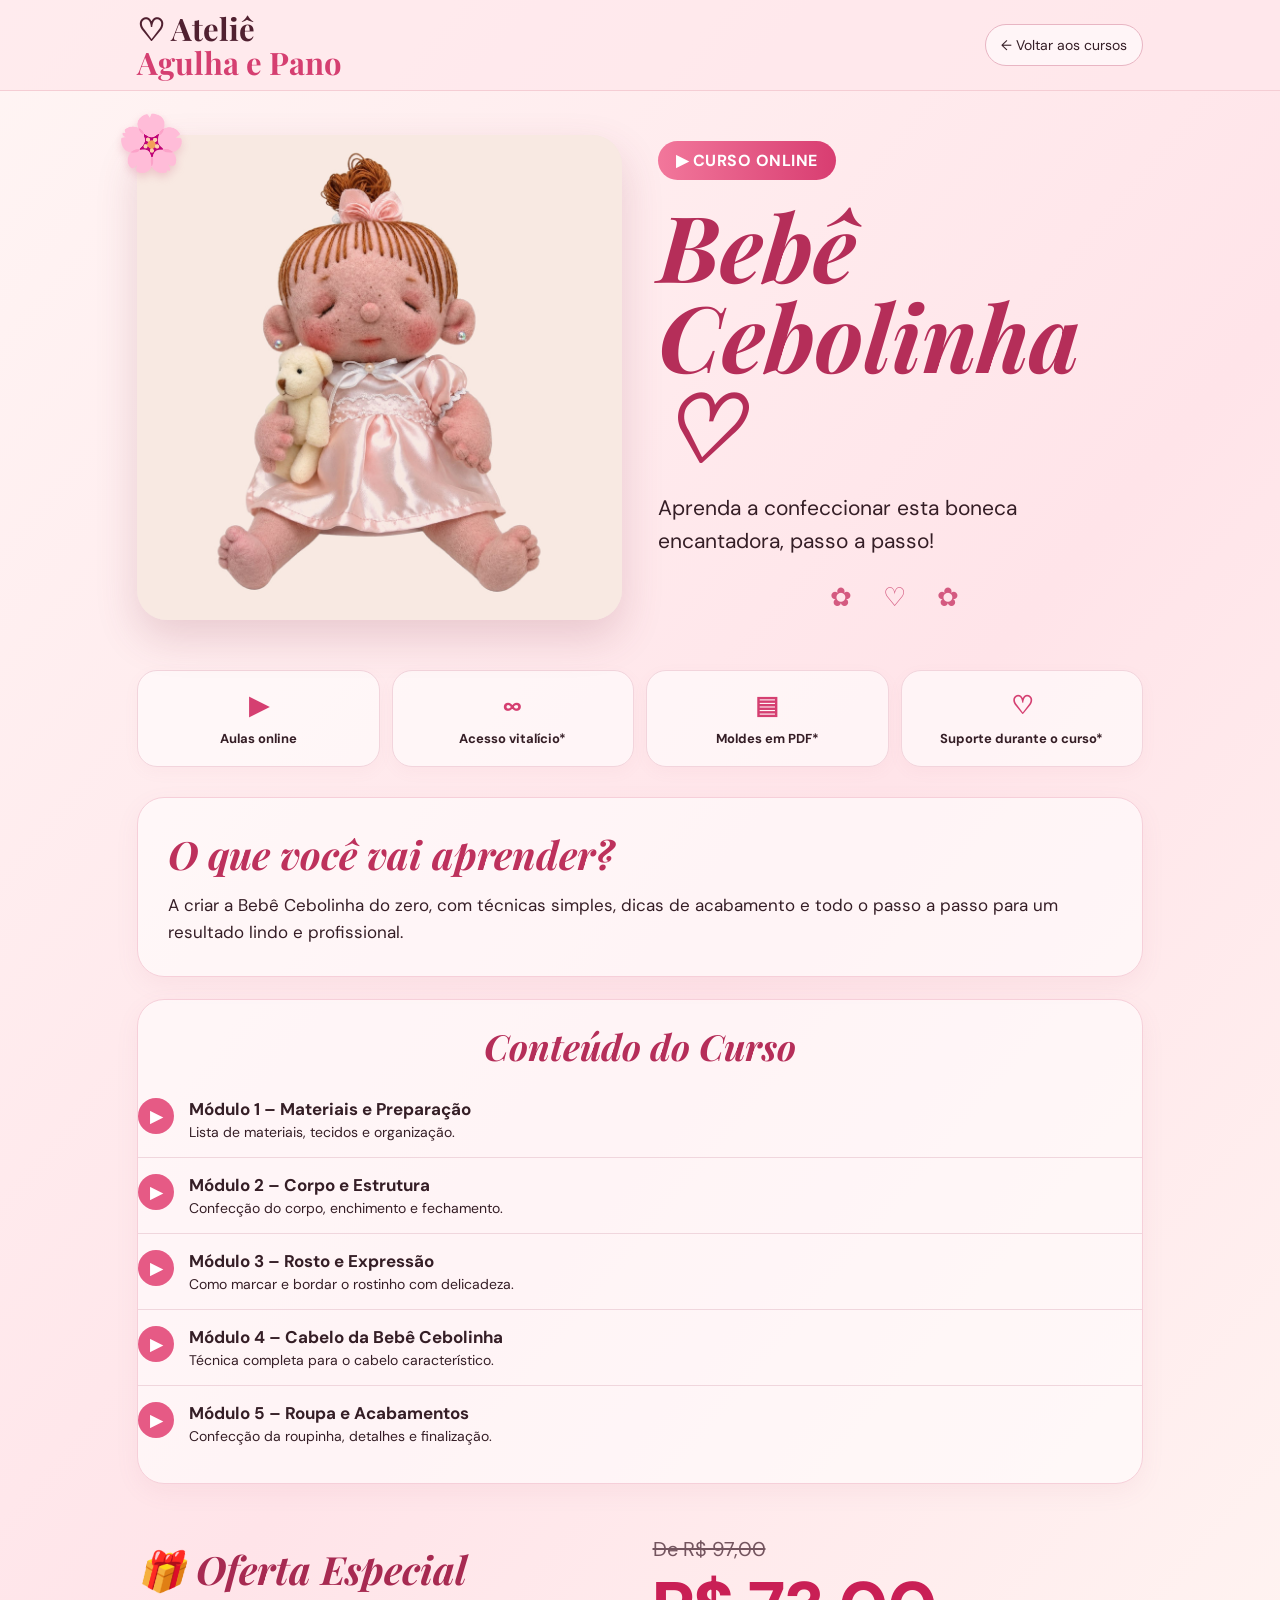
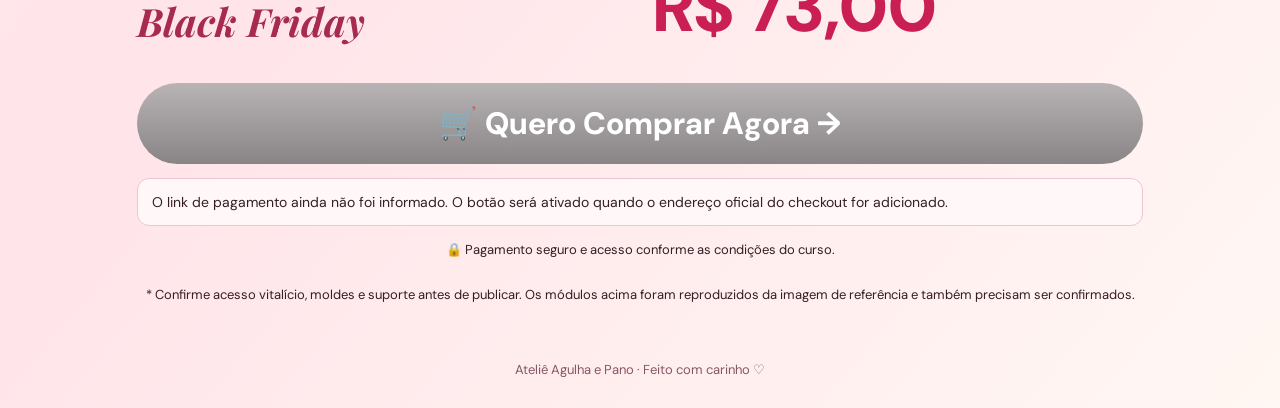
==== bebe-cebolinha.html @ 55beb385 "Add files via upload" ====
<!doctype html><html lang="pt-BR"><head><meta charset="utf-8"><meta name="viewport" content="width=device-width,initial-scale=1"><meta name="theme-color" content="#fae4e6"><title>Bebê Cebolinha | Ateliê Agulha e Pano</title><meta name="description" content="Conheça o curso online Bebê Cebolinha do Ateliê Agulha e Pano."><link rel="preconnect" href="https://fonts.googleapis.com"><link rel="preconnect" href="https://fonts.gstatic.com" crossorigin><link href="https://fonts.googleapis.com/css2?family=DM+Sans:wght@400;500;600;700&family=Playfair+Display:ital,wght@0,500;0,600;0,700;1,600&display=swap" rel="stylesheet"><style>
:root{--pink:#d53f71;--wine:#811d3e;--pale:#fff0f2;--ink:#351e26}*{box-sizing:border-box}html{scroll-behavior:smooth}body{margin:0;color:var(--ink);font-family:'DM Sans',Arial,sans-serif;background:linear-gradient(130deg,#fff5f4,#ffe4e9 52%,#fff7f3)}a{color:inherit}.wrap{max-width:1050px;margin:auto;padding:0 22px}.header{background:#ffe8ecb8;border-bottom:1px solid #f5cdd4}.header .wrap{display:flex;align-items:center;justify-content:space-between;gap:18px;min-height:90px}.brand{font:700 clamp(22px,4vw,31px)/1.1 'Playfair Display',serif;text-decoration:none;color:#502030}.brand span{color:var(--pink)}.back{font-size:14px;text-decoration:none;border:1px solid #e8b5c3;border-radius:30px;padding:11px 15px;background:#fff9}.hero{padding:44px 0 25px}.hero-grid{display:grid;grid-template-columns:1fr 1fr;gap:36px;align-items:center}.photo{position:relative;min-width:0}.photo img{display:block;width:100%;max-height:600px;object-fit:contain;border-radius:30px;background:#f7e8e4;box-shadow:0 18px 42px #8b3d5130}.flower{position:absolute;font-size:55px;top:-28px;left:-20px;filter:drop-shadow(0 4px 4px #d7819a55)}.eyebrow{display:inline-block;padding:9px 18px;background:linear-gradient(90deg,#f2779b,#d83d71);border-radius:30px;color:#fff;font-weight:700;letter-spacing:.03em}.hero h1{font:italic 700 clamp(54px,8vw,92px)/.98 'Playfair Display',Georgia,serif;color:#b52e59;margin:20px 0}.hero p{font-size:clamp(17px,2.2vw,21px);line-height:1.6}.chips{display:grid;grid-template-columns:repeat(4,1fr);gap:12px;margin:25px 0 30px}.chip{background:#fff9;border:1px solid #f2d4dc;border-radius:20px;text-align:center;padding:18px 7px;box-shadow:0 5px 16px #b9617c0c}.chip b{display:block;color:var(--pink);font-size:25px;margin-bottom:5px}.chip span{font-size:13px;font-weight:700}.panel{background:#fff9;border:1px solid #f6cfd9;border-radius:27px;padding:30px;box-shadow:0 8px 25px #b9617c12;margin-bottom:22px}.panel h2{font:italic 700 clamp(27px,4vw,39px) 'Playfair Display',Georgia,serif;color:#bd315c;margin:0 0 12px}.panel p{font-size:17px;line-height:1.6;margin:0}.modules{padding:22px 0}.modules h2{text-align:center;font:italic 700 36px 'Playfair Display',Georgia,serif;color:#b52e59}.module{display:flex;align-items:flex-start;gap:15px;padding:16px 0;border-bottom:1px solid #f0d6dd}.module:last-child{border:0}.play{flex:none;width:36px;height:36px;border-radius:50%;display:grid;place-items:center;background:#e65a85;color:white}.module strong{display:block;font-size:17px}.module span{display:block;font-size:14px;margin-top:3px}.offer{display:grid;grid-template-columns:1fr 1fr;gap:25px;align-items:center;padding:30px 0}.offer-label{font:italic 700 clamp(26px,4vw,39px) 'Playfair Display',Georgia,serif;color:#a72a51}.old{text-decoration:line-through;color:#74555f;font-size:20px}.new{color:#c91f55;font-weight:800;font-size:clamp(43px,6vw,70px)}.buy{display:block;width:100%;text-align:center;background:linear-gradient(#61b92d,#25870a);border-radius:100px;padding:20px 16px;color:white;text-decoration:none;font-size:clamp(20px,3vw,31px);font-weight:800;box-shadow:0 8px 14px #2b8d2430}.buy[aria-disabled=true]{background:linear-gradient(#b8b4b5,#898485);cursor:not-allowed;box-shadow:none}.checkout-note{text-align:center;font-size:13px;margin:15px 0 28px}.foot{text-align:center;padding:30px;color:#855766;font-size:13px}.notice{border:1px solid #ecc6d0;background:#fff7f8;padding:14px;border-radius:12px;margin:14px 0;font-size:14px}.deco{text-align:center;color:#d45a80;font-size:26px;letter-spacing:12px}@media(max-width:700px){.header .wrap{min-height:72px}.back{font-size:12px;padding:8px 11px}.hero{padding-top:25px}.hero-grid{grid-template-columns:1fr;gap:20px}.photo{max-width:460px;margin:auto}.photo img{max-height:440px}.hero h1{text-align:center;margin:15px 0}.hero .eyebrow{display:table;margin:auto}.hero p{text-align:center}.chips{grid-template-columns:repeat(2,1fr);gap:9px}.panel{padding:23px 18px}.offer{grid-template-columns:1fr;text-align:center;gap:5px}.modules h2{font-size:30px}}
</style></head><body><header class="header"><div class="wrap"><a class="brand" href="index.html">♡ Ateliê<br><span>Agulha e Pano</span></a><a class="back" href="index.html#cursos">← Voltar aos cursos</a></div></header><main><section class="hero"><div class="wrap hero-grid"><div class="photo"><span class="flower" aria-hidden="true">🌸</span><img src="assets/bebe-cebolinha.jpg" alt="Boneca do curso Bebê Cebolinha"></div><div><span class="eyebrow">▶ CURSO ONLINE</span><h1>Bebê<br>Cebolinha ♡</h1><p>Aprenda a confeccionar esta boneca encantadora, passo a passo!</p><div class="deco" aria-hidden="true">✿ ♡ ✿</div></div></div></section><div class="wrap"><div class="chips"><div class="chip"><b>▶</b><span>Aulas online</span></div><div class="chip"><b>∞</b><span>Acesso vitalício*</span></div><div class="chip"><b>▤</b><span>Moldes em PDF*</span></div><div class="chip"><b>♡</b><span>Suporte durante o curso*</span></div></div><section class="panel"><h2>O que você vai aprender?</h2><p>A criar a Bebê Cebolinha do zero, com técnicas simples, dicas de acabamento e todo o passo a passo para um resultado lindo e profissional.</p></section><section class="panel modules"><h2>Conteúdo do Curso</h2><div class="module"><b class="play">▶</b><div><strong>Módulo 1 – Materiais e Preparação</strong><span>Lista de materiais, tecidos e organização.</span></div></div><div class="module"><b class="play">▶</b><div><strong>Módulo 2 – Corpo e Estrutura</strong><span>Confecção do corpo, enchimento e fechamento.</span></div></div><div class="module"><b class="play">▶</b><div><strong>Módulo 3 – Rosto e Expressão</strong><span>Como marcar e bordar o rostinho com delicadeza.</span></div></div><div class="module"><b class="play">▶</b><div><strong>Módulo 4 – Cabelo da Bebê Cebolinha</strong><span>Técnica completa para o cabelo característico.</span></div></div><div class="module"><b class="play">▶</b><div><strong>Módulo 5 – Roupa e Acabamentos</strong><span>Confecção da roupinha, detalhes e finalização.</span></div></div></section><div class="offer"><div class="offer-label">🎁 Oferta Especial<br>Black Friday</div><div><div class="old">De R$ 97,00</div><div class="new">R$ 73,00</div></div></div><a class="buy" id="comprar" href="#" aria-disabled="true">🛒 Quero Comprar Agora →</a><div class="notice" id="checkout-alert">O link de pagamento ainda não foi informado. O botão será ativado quando o endereço oficial do checkout for adicionado.</div><p class="checkout-note">🔒 Pagamento seguro e acesso conforme as condições do curso.</p><p class="checkout-note">* Confirme acesso vitalício, moldes e suporte antes de publicar. Os módulos acima foram reproduzidos da imagem de referência e também precisam ser confirmados.</p></div></main><footer class="foot">Ateliê Agulha e Pano · Feito com carinho ♡</footer><script>const CHECKOUT_URL='';const btn=document.getElementById('comprar');if(CHECKOUT_URL.startsWith('https://')){btn.href=CHECKOUT_URL;btn.removeAttribute('aria-disabled');document.getElementById('checkout-alert').remove()}else btn.addEventListener('click',e=>e.preventDefault());</script></body></html>
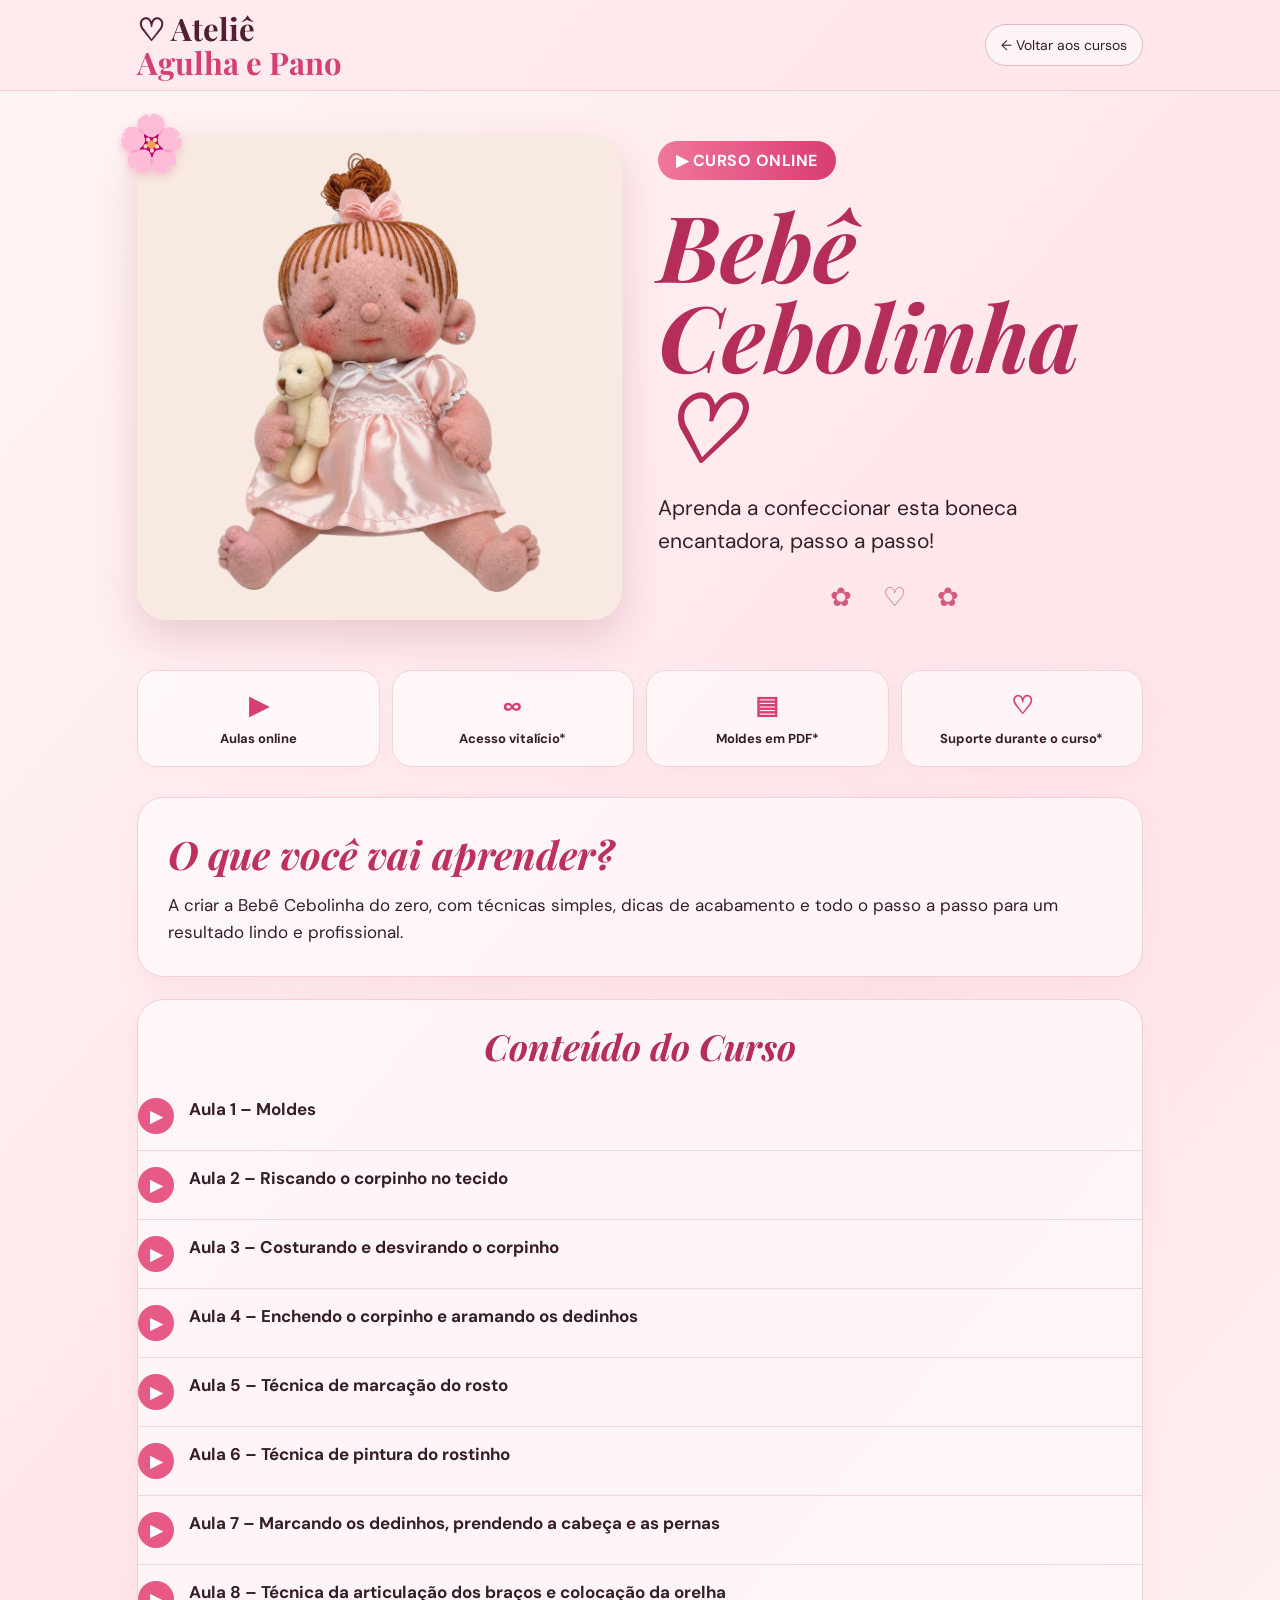
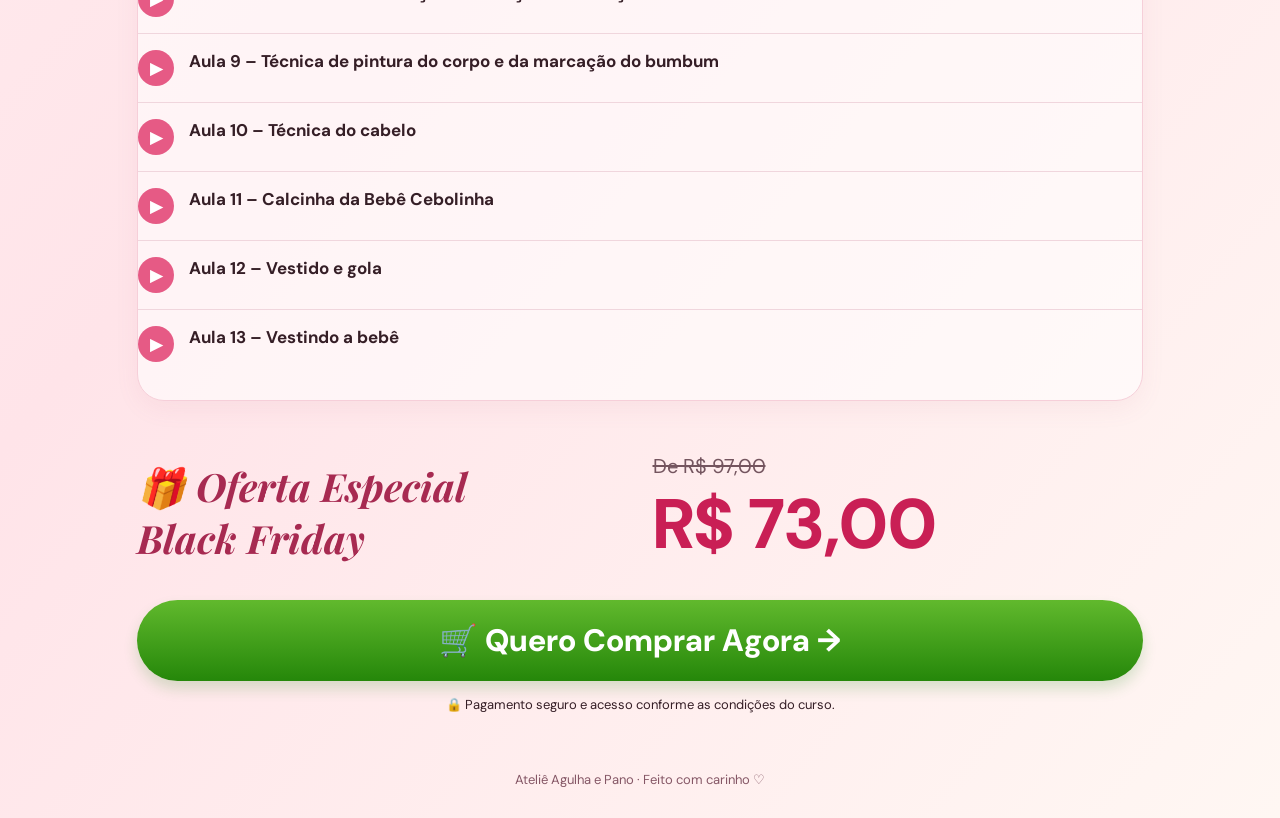
==== commit 438d1d07: "Add files via upload" ====
--- a/bebe-cebolinha.html
+++ b/bebe-cebolinha.html
@@ -1,3 +1,3 @@
 <!doctype html><html lang="pt-BR"><head><meta charset="utf-8"><meta name="viewport" content="width=device-width,initial-scale=1"><meta name="theme-color" content="#fae4e6"><title>Bebê Cebolinha | Ateliê Agulha e Pano</title><meta name="description" content="Conheça o curso online Bebê Cebolinha do Ateliê Agulha e Pano."><link rel="preconnect" href="https://fonts.googleapis.com"><link rel="preconnect" href="https://fonts.gstatic.com" crossorigin><link href="https://fonts.googleapis.com/css2?family=DM+Sans:wght@400;500;600;700&family=Playfair+Display:ital,wght@0,500;0,600;0,700;1,600&display=swap" rel="stylesheet"><style>
 :root{--pink:#d53f71;--wine:#811d3e;--pale:#fff0f2;--ink:#351e26}*{box-sizing:border-box}html{scroll-behavior:smooth}body{margin:0;color:var(--ink);font-family:'DM Sans',Arial,sans-serif;background:linear-gradient(130deg,#fff5f4,#ffe4e9 52%,#fff7f3)}a{color:inherit}.wrap{max-width:1050px;margin:auto;padding:0 22px}.header{background:#ffe8ecb8;border-bottom:1px solid #f5cdd4}.header .wrap{display:flex;align-items:center;justify-content:space-between;gap:18px;min-height:90px}.brand{font:700 clamp(22px,4vw,31px)/1.1 'Playfair Display',serif;text-decoration:none;color:#502030}.brand span{color:var(--pink)}.back{font-size:14px;text-decoration:none;border:1px solid #e8b5c3;border-radius:30px;padding:11px 15px;background:#fff9}.hero{padding:44px 0 25px}.hero-grid{display:grid;grid-template-columns:1fr 1fr;gap:36px;align-items:center}.photo{position:relative;min-width:0}.photo img{display:block;width:100%;max-height:600px;object-fit:contain;border-radius:30px;background:#f7e8e4;box-shadow:0 18px 42px #8b3d5130}.flower{position:absolute;font-size:55px;top:-28px;left:-20px;filter:drop-shadow(0 4px 4px #d7819a55)}.eyebrow{display:inline-block;padding:9px 18px;background:linear-gradient(90deg,#f2779b,#d83d71);border-radius:30px;color:#fff;font-weight:700;letter-spacing:.03em}.hero h1{font:italic 700 clamp(54px,8vw,92px)/.98 'Playfair Display',Georgia,serif;color:#b52e59;margin:20px 0}.hero p{font-size:clamp(17px,2.2vw,21px);line-height:1.6}.chips{display:grid;grid-template-columns:repeat(4,1fr);gap:12px;margin:25px 0 30px}.chip{background:#fff9;border:1px solid #f2d4dc;border-radius:20px;text-align:center;padding:18px 7px;box-shadow:0 5px 16px #b9617c0c}.chip b{display:block;color:var(--pink);font-size:25px;margin-bottom:5px}.chip span{font-size:13px;font-weight:700}.panel{background:#fff9;border:1px solid #f6cfd9;border-radius:27px;padding:30px;box-shadow:0 8px 25px #b9617c12;margin-bottom:22px}.panel h2{font:italic 700 clamp(27px,4vw,39px) 'Playfair Display',Georgia,serif;color:#bd315c;margin:0 0 12px}.panel p{font-size:17px;line-height:1.6;margin:0}.modules{padding:22px 0}.modules h2{text-align:center;font:italic 700 36px 'Playfair Display',Georgia,serif;color:#b52e59}.module{display:flex;align-items:flex-start;gap:15px;padding:16px 0;border-bottom:1px solid #f0d6dd}.module:last-child{border:0}.play{flex:none;width:36px;height:36px;border-radius:50%;display:grid;place-items:center;background:#e65a85;color:white}.module strong{display:block;font-size:17px}.module span{display:block;font-size:14px;margin-top:3px}.offer{display:grid;grid-template-columns:1fr 1fr;gap:25px;align-items:center;padding:30px 0}.offer-label{font:italic 700 clamp(26px,4vw,39px) 'Playfair Display',Georgia,serif;color:#a72a51}.old{text-decoration:line-through;color:#74555f;font-size:20px}.new{color:#c91f55;font-weight:800;font-size:clamp(43px,6vw,70px)}.buy{display:block;width:100%;text-align:center;background:linear-gradient(#61b92d,#25870a);border-radius:100px;padding:20px 16px;color:white;text-decoration:none;font-size:clamp(20px,3vw,31px);font-weight:800;box-shadow:0 8px 14px #2b8d2430}.buy[aria-disabled=true]{background:linear-gradient(#b8b4b5,#898485);cursor:not-allowed;box-shadow:none}.checkout-note{text-align:center;font-size:13px;margin:15px 0 28px}.foot{text-align:center;padding:30px;color:#855766;font-size:13px}.notice{border:1px solid #ecc6d0;background:#fff7f8;padding:14px;border-radius:12px;margin:14px 0;font-size:14px}.deco{text-align:center;color:#d45a80;font-size:26px;letter-spacing:12px}@media(max-width:700px){.header .wrap{min-height:72px}.back{font-size:12px;padding:8px 11px}.hero{padding-top:25px}.hero-grid{grid-template-columns:1fr;gap:20px}.photo{max-width:460px;margin:auto}.photo img{max-height:440px}.hero h1{text-align:center;margin:15px 0}.hero .eyebrow{display:table;margin:auto}.hero p{text-align:center}.chips{grid-template-columns:repeat(2,1fr);gap:9px}.panel{padding:23px 18px}.offer{grid-template-columns:1fr;text-align:center;gap:5px}.modules h2{font-size:30px}}
-</style></head><body><header class="header"><div class="wrap"><a class="brand" href="index.html">♡ Ateliê<br><span>Agulha e Pano</span></a><a class="back" href="index.html#cursos">← Voltar aos cursos</a></div></header><main><section class="hero"><div class="wrap hero-grid"><div class="photo"><span class="flower" aria-hidden="true">🌸</span><img src="assets/bebe-cebolinha.jpg" alt="Boneca do curso Bebê Cebolinha"></div><div><span class="eyebrow">▶ CURSO ONLINE</span><h1>Bebê<br>Cebolinha ♡</h1><p>Aprenda a confeccionar esta boneca encantadora, passo a passo!</p><div class="deco" aria-hidden="true">✿ ♡ ✿</div></div></div></section><div class="wrap"><div class="chips"><div class="chip"><b>▶</b><span>Aulas online</span></div><div class="chip"><b>∞</b><span>Acesso vitalício*</span></div><div class="chip"><b>▤</b><span>Moldes em PDF*</span></div><div class="chip"><b>♡</b><span>Suporte durante o curso*</span></div></div><section class="panel"><h2>O que você vai aprender?</h2><p>A criar a Bebê Cebolinha do zero, com técnicas simples, dicas de acabamento e todo o passo a passo para um resultado lindo e profissional.</p></section><section class="panel modules"><h2>Conteúdo do Curso</h2><div class="module"><b class="play">▶</b><div><strong>Módulo 1 – Materiais e Preparação</strong><span>Lista de materiais, tecidos e organização.</span></div></div><div class="module"><b class="play">▶</b><div><strong>Módulo 2 – Corpo e Estrutura</strong><span>Confecção do corpo, enchimento e fechamento.</span></div></div><div class="module"><b class="play">▶</b><div><strong>Módulo 3 – Rosto e Expressão</strong><span>Como marcar e bordar o rostinho com delicadeza.</span></div></div><div class="module"><b class="play">▶</b><div><strong>Módulo 4 – Cabelo da Bebê Cebolinha</strong><span>Técnica completa para o cabelo característico.</span></div></div><div class="module"><b class="play">▶</b><div><strong>Módulo 5 – Roupa e Acabamentos</strong><span>Confecção da roupinha, detalhes e finalização.</span></div></div></section><div class="offer"><div class="offer-label">🎁 Oferta Especial<br>Black Friday</div><div><div class="old">De R$ 97,00</div><div class="new">R$ 73,00</div></div></div><a class="buy" id="comprar" href="#" aria-disabled="true">🛒 Quero Comprar Agora →</a><div class="notice" id="checkout-alert">O link de pagamento ainda não foi informado. O botão será ativado quando o endereço oficial do checkout for adicionado.</div><p class="checkout-note">🔒 Pagamento seguro e acesso conforme as condições do curso.</p><p class="checkout-note">* Confirme acesso vitalício, moldes e suporte antes de publicar. Os módulos acima foram reproduzidos da imagem de referência e também precisam ser confirmados.</p></div></main><footer class="foot">Ateliê Agulha e Pano · Feito com carinho ♡</footer><script>const CHECKOUT_URL='';const btn=document.getElementById('comprar');if(CHECKOUT_URL.startsWith('https://')){btn.href=CHECKOUT_URL;btn.removeAttribute('aria-disabled');document.getElementById('checkout-alert').remove()}else btn.addEventListener('click',e=>e.preventDefault());</script></body></html>+</style></head><body><header class="header"><div class="wrap"><a class="brand" href="index.html">♡ Ateliê<br><span>Agulha e Pano</span></a><a class="back" href="index.html#cursos">← Voltar aos cursos</a></div></header><main><section class="hero"><div class="wrap hero-grid"><div class="photo"><span class="flower" aria-hidden="true">🌸</span><img src="assets/bebe-cebolinha.jpg" alt="Boneca do curso Bebê Cebolinha"></div><div><span class="eyebrow">▶ CURSO ONLINE</span><h1>Bebê<br>Cebolinha ♡</h1><p>Aprenda a confeccionar esta boneca encantadora, passo a passo!</p><div class="deco" aria-hidden="true">✿ ♡ ✿</div></div></div></section><div class="wrap"><div class="chips"><div class="chip"><b>▶</b><span>Aulas online</span></div><div class="chip"><b>∞</b><span>Acesso vitalício*</span></div><div class="chip"><b>▤</b><span>Moldes em PDF*</span></div><div class="chip"><b>♡</b><span>Suporte durante o curso*</span></div></div><section class="panel"><h2>O que você vai aprender?</h2><p>A criar a Bebê Cebolinha do zero, com técnicas simples, dicas de acabamento e todo o passo a passo para um resultado lindo e profissional.</p></section><section class="panel modules"><h2>Conteúdo do Curso</h2><div class="module"><b class="play">▶</b><div><strong>Aula 1 – Moldes</strong></div></div><div class="module"><b class="play">▶</b><div><strong>Aula 2 – Riscando o corpinho no tecido</strong></div></div><div class="module"><b class="play">▶</b><div><strong>Aula 3 – Costurando e desvirando o corpinho</strong></div></div><div class="module"><b class="play">▶</b><div><strong>Aula 4 – Enchendo o corpinho e aramando os dedinhos</strong></div></div><div class="module"><b class="play">▶</b><div><strong>Aula 5 – Técnica de marcação do rosto</strong></div></div><div class="module"><b class="play">▶</b><div><strong>Aula 6 – Técnica de pintura do rostinho</strong></div></div><div class="module"><b class="play">▶</b><div><strong>Aula 7 – Marcando os dedinhos, prendendo a cabeça e as pernas</strong></div></div><div class="module"><b class="play">▶</b><div><strong>Aula 8 – Técnica da articulação dos braços e colocação da orelha</strong></div></div><div class="module"><b class="play">▶</b><div><strong>Aula 9 – Técnica de pintura do corpo e da marcação do bumbum</strong></div></div><div class="module"><b class="play">▶</b><div><strong>Aula 10 – Técnica do cabelo</strong></div></div><div class="module"><b class="play">▶</b><div><strong>Aula 11 – Calcinha da Bebê Cebolinha</strong></div></div><div class="module"><b class="play">▶</b><div><strong>Aula 12 – Vestido e gola</strong></div></div><div class="module"><b class="play">▶</b><div><strong>Aula 13 – Vestindo a bebê</strong></div></div></section><div class="offer"><div class="offer-label">🎁 Oferta Especial<br>Black Friday</div><div><div class="old">De R$ 97,00</div><div class="new">R$ 73,00</div></div></div><a class="buy" id="comprar" href="https://pay.hotmart.com/A107666425J?off=kejgwl2v">🛒 Quero Comprar Agora →</a><p class="checkout-note">🔒 Pagamento seguro e acesso conforme as condições do curso.</p></div></main><footer class="foot">Ateliê Agulha e Pano · Feito com carinho ♡</footer></body></html>
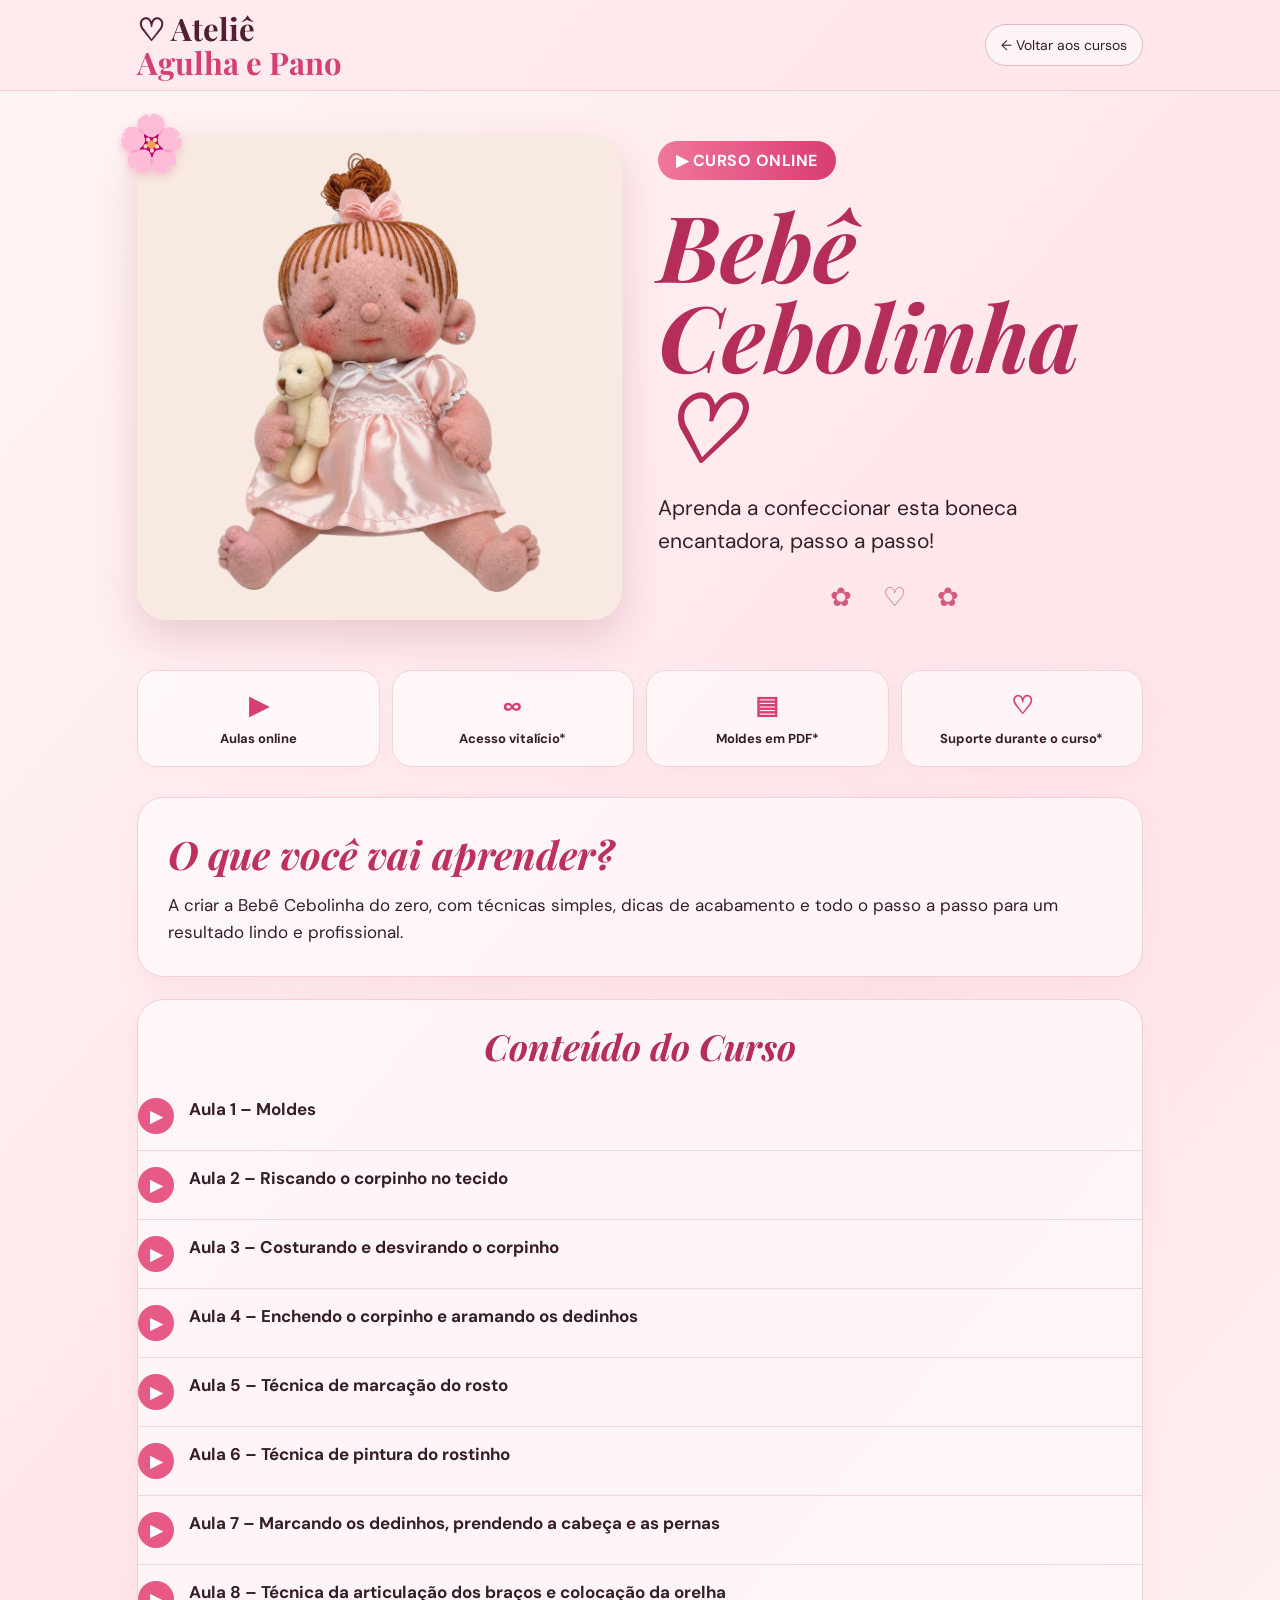
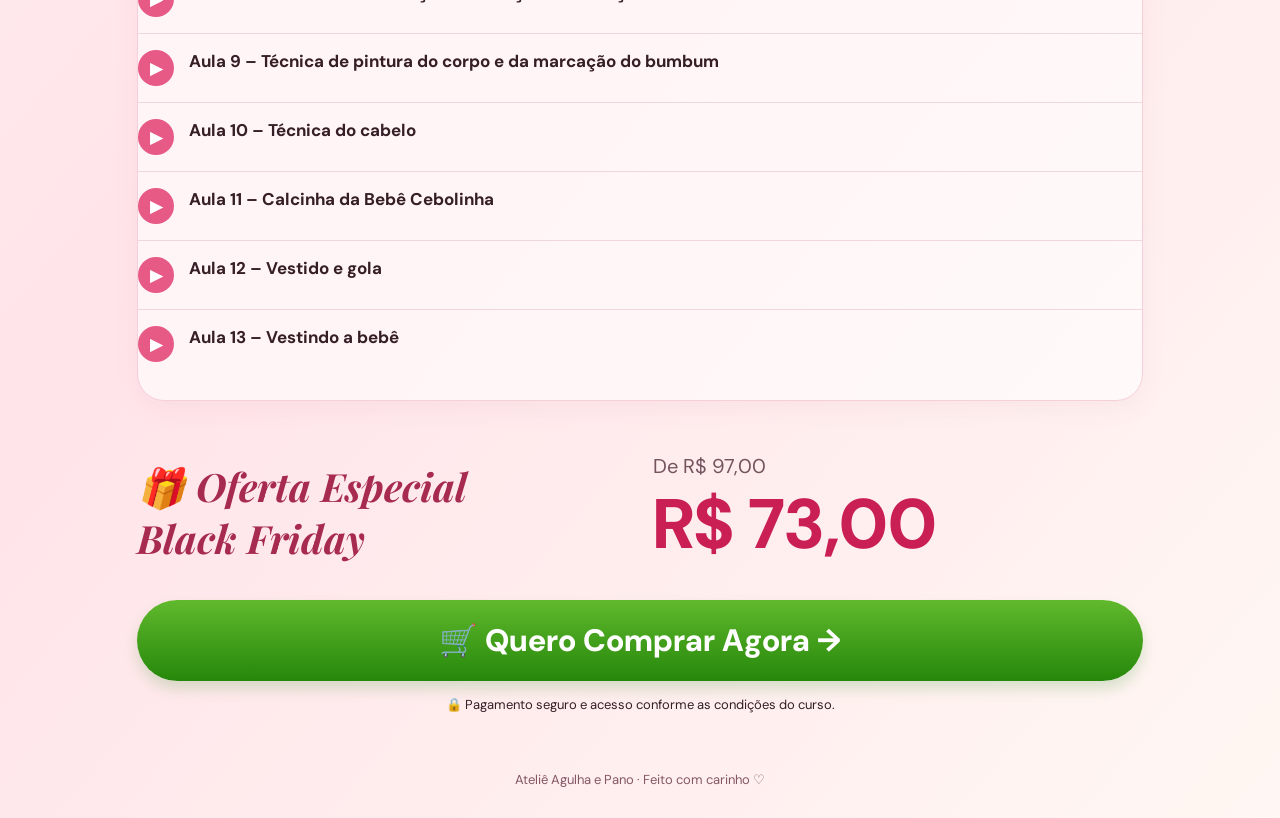
==== commit aba6b3af: "Add files via upload" ====
--- a/bebe-cebolinha.html
+++ b/bebe-cebolinha.html
@@ -1,3 +1,3 @@
 <!doctype html><html lang="pt-BR"><head><meta charset="utf-8"><meta name="viewport" content="width=device-width,initial-scale=1"><meta name="theme-color" content="#fae4e6"><title>Bebê Cebolinha | Ateliê Agulha e Pano</title><meta name="description" content="Conheça o curso online Bebê Cebolinha do Ateliê Agulha e Pano."><link rel="preconnect" href="https://fonts.googleapis.com"><link rel="preconnect" href="https://fonts.gstatic.com" crossorigin><link href="https://fonts.googleapis.com/css2?family=DM+Sans:wght@400;500;600;700&family=Playfair+Display:ital,wght@0,500;0,600;0,700;1,600&display=swap" rel="stylesheet"><style>
-:root{--pink:#d53f71;--wine:#811d3e;--pale:#fff0f2;--ink:#351e26}*{box-sizing:border-box}html{scroll-behavior:smooth}body{margin:0;color:var(--ink);font-family:'DM Sans',Arial,sans-serif;background:linear-gradient(130deg,#fff5f4,#ffe4e9 52%,#fff7f3)}a{color:inherit}.wrap{max-width:1050px;margin:auto;padding:0 22px}.header{background:#ffe8ecb8;border-bottom:1px solid #f5cdd4}.header .wrap{display:flex;align-items:center;justify-content:space-between;gap:18px;min-height:90px}.brand{font:700 clamp(22px,4vw,31px)/1.1 'Playfair Display',serif;text-decoration:none;color:#502030}.brand span{color:var(--pink)}.back{font-size:14px;text-decoration:none;border:1px solid #e8b5c3;border-radius:30px;padding:11px 15px;background:#fff9}.hero{padding:44px 0 25px}.hero-grid{display:grid;grid-template-columns:1fr 1fr;gap:36px;align-items:center}.photo{position:relative;min-width:0}.photo img{display:block;width:100%;max-height:600px;object-fit:contain;border-radius:30px;background:#f7e8e4;box-shadow:0 18px 42px #8b3d5130}.flower{position:absolute;font-size:55px;top:-28px;left:-20px;filter:drop-shadow(0 4px 4px #d7819a55)}.eyebrow{display:inline-block;padding:9px 18px;background:linear-gradient(90deg,#f2779b,#d83d71);border-radius:30px;color:#fff;font-weight:700;letter-spacing:.03em}.hero h1{font:italic 700 clamp(54px,8vw,92px)/.98 'Playfair Display',Georgia,serif;color:#b52e59;margin:20px 0}.hero p{font-size:clamp(17px,2.2vw,21px);line-height:1.6}.chips{display:grid;grid-template-columns:repeat(4,1fr);gap:12px;margin:25px 0 30px}.chip{background:#fff9;border:1px solid #f2d4dc;border-radius:20px;text-align:center;padding:18px 7px;box-shadow:0 5px 16px #b9617c0c}.chip b{display:block;color:var(--pink);font-size:25px;margin-bottom:5px}.chip span{font-size:13px;font-weight:700}.panel{background:#fff9;border:1px solid #f6cfd9;border-radius:27px;padding:30px;box-shadow:0 8px 25px #b9617c12;margin-bottom:22px}.panel h2{font:italic 700 clamp(27px,4vw,39px) 'Playfair Display',Georgia,serif;color:#bd315c;margin:0 0 12px}.panel p{font-size:17px;line-height:1.6;margin:0}.modules{padding:22px 0}.modules h2{text-align:center;font:italic 700 36px 'Playfair Display',Georgia,serif;color:#b52e59}.module{display:flex;align-items:flex-start;gap:15px;padding:16px 0;border-bottom:1px solid #f0d6dd}.module:last-child{border:0}.play{flex:none;width:36px;height:36px;border-radius:50%;display:grid;place-items:center;background:#e65a85;color:white}.module strong{display:block;font-size:17px}.module span{display:block;font-size:14px;margin-top:3px}.offer{display:grid;grid-template-columns:1fr 1fr;gap:25px;align-items:center;padding:30px 0}.offer-label{font:italic 700 clamp(26px,4vw,39px) 'Playfair Display',Georgia,serif;color:#a72a51}.old{text-decoration:line-through;color:#74555f;font-size:20px}.new{color:#c91f55;font-weight:800;font-size:clamp(43px,6vw,70px)}.buy{display:block;width:100%;text-align:center;background:linear-gradient(#61b92d,#25870a);border-radius:100px;padding:20px 16px;color:white;text-decoration:none;font-size:clamp(20px,3vw,31px);font-weight:800;box-shadow:0 8px 14px #2b8d2430}.buy[aria-disabled=true]{background:linear-gradient(#b8b4b5,#898485);cursor:not-allowed;box-shadow:none}.checkout-note{text-align:center;font-size:13px;margin:15px 0 28px}.foot{text-align:center;padding:30px;color:#855766;font-size:13px}.notice{border:1px solid #ecc6d0;background:#fff7f8;padding:14px;border-radius:12px;margin:14px 0;font-size:14px}.deco{text-align:center;color:#d45a80;font-size:26px;letter-spacing:12px}@media(max-width:700px){.header .wrap{min-height:72px}.back{font-size:12px;padding:8px 11px}.hero{padding-top:25px}.hero-grid{grid-template-columns:1fr;gap:20px}.photo{max-width:460px;margin:auto}.photo img{max-height:440px}.hero h1{text-align:center;margin:15px 0}.hero .eyebrow{display:table;margin:auto}.hero p{text-align:center}.chips{grid-template-columns:repeat(2,1fr);gap:9px}.panel{padding:23px 18px}.offer{grid-template-columns:1fr;text-align:center;gap:5px}.modules h2{font-size:30px}}
+:root{--pink:#d53f71;--wine:#811d3e;--pale:#fff0f2;--ink:#351e26}*{box-sizing:border-box}html{scroll-behavior:smooth}body{margin:0;color:var(--ink);font-family:'DM Sans',Arial,sans-serif;background:linear-gradient(130deg,#fff5f4,#ffe4e9 52%,#fff7f3)}a{color:inherit}.wrap{max-width:1050px;margin:auto;padding:0 22px}.header{background:#ffe8ecb8;border-bottom:1px solid #f5cdd4}.header .wrap{display:flex;align-items:center;justify-content:space-between;gap:18px;min-height:90px}.brand{font:700 clamp(22px,4vw,31px)/1.1 'Playfair Display',serif;text-decoration:none;color:#502030}.brand span{color:var(--pink)}.back{font-size:14px;text-decoration:none;border:1px solid #e8b5c3;border-radius:30px;padding:11px 15px;background:#fff9}.hero{padding:44px 0 25px}.hero-grid{display:grid;grid-template-columns:1fr 1fr;gap:36px;align-items:center}.photo{position:relative;min-width:0}.photo img{display:block;width:100%;max-height:600px;object-fit:contain;border-radius:30px;background:#f7e8e4;box-shadow:0 18px 42px #8b3d5130}.flower{position:absolute;font-size:55px;top:-28px;left:-20px;filter:drop-shadow(0 4px 4px #d7819a55)}.eyebrow{display:inline-block;padding:9px 18px;background:linear-gradient(90deg,#f2779b,#d83d71);border-radius:30px;color:#fff;font-weight:700;letter-spacing:.03em}.hero h1{font:italic 700 clamp(54px,8vw,92px)/.98 'Playfair Display',Georgia,serif;color:#b52e59;margin:20px 0}.hero p{font-size:clamp(17px,2.2vw,21px);line-height:1.6}.chips{display:grid;grid-template-columns:repeat(4,1fr);gap:12px;margin:25px 0 30px}.chip{background:#fff9;border:1px solid #f2d4dc;border-radius:20px;text-align:center;padding:18px 7px;box-shadow:0 5px 16px #b9617c0c}.chip b{display:block;color:var(--pink);font-size:25px;margin-bottom:5px}.chip span{font-size:13px;font-weight:700}.panel{background:#fff9;border:1px solid #f6cfd9;border-radius:27px;padding:30px;box-shadow:0 8px 25px #b9617c12;margin-bottom:22px}.panel h2{font:italic 700 clamp(27px,4vw,39px) 'Playfair Display',Georgia,serif;color:#bd315c;margin:0 0 12px}.panel p{font-size:17px;line-height:1.6;margin:0}.modules{padding:22px 0}.modules h2{text-align:center;font:italic 700 36px 'Playfair Display',Georgia,serif;color:#b52e59}.module{display:flex;align-items:flex-start;gap:15px;padding:16px 0;border-bottom:1px solid #f0d6dd}.module:last-child{border:0}.play{flex:none;width:36px;height:36px;border-radius:50%;display:grid;place-items:center;background:#e65a85;color:white}.module strong{display:block;font-size:17px}.module span{display:block;font-size:14px;margin-top:3px}.offer{display:grid;grid-template-columns:1fr 1fr;gap:25px;align-items:center;padding:30px 0}.offer-label{font:italic 700 clamp(26px,4vw,39px) 'Playfair Display',Georgia,serif;color:#a72a51}.old{text-decoration:none;color:#74555f;font-size:20px}.new{color:#c91f55;font-weight:800;font-size:clamp(43px,6vw,70px)}.buy{display:block;width:100%;text-align:center;background:linear-gradient(#61b92d,#25870a);border-radius:100px;padding:20px 16px;color:white;text-decoration:none;font-size:clamp(20px,3vw,31px);font-weight:800;box-shadow:0 8px 14px #2b8d2430}.buy[aria-disabled=true]{background:linear-gradient(#b8b4b5,#898485);cursor:not-allowed;box-shadow:none}.checkout-note{text-align:center;font-size:13px;margin:15px 0 28px}.foot{text-align:center;padding:30px;color:#855766;font-size:13px}.notice{border:1px solid #ecc6d0;background:#fff7f8;padding:14px;border-radius:12px;margin:14px 0;font-size:14px}.deco{text-align:center;color:#d45a80;font-size:26px;letter-spacing:12px}@media(max-width:700px){.header .wrap{min-height:72px}.back{font-size:12px;padding:8px 11px}.hero{padding-top:25px}.hero-grid{grid-template-columns:1fr;gap:20px}.photo{max-width:460px;margin:auto}.photo img{max-height:440px}.hero h1{text-align:center;margin:15px 0}.hero .eyebrow{display:table;margin:auto}.hero p{text-align:center}.chips{grid-template-columns:repeat(2,1fr);gap:9px}.panel{padding:23px 18px}.offer{grid-template-columns:1fr;text-align:center;gap:5px}.modules h2{font-size:30px}}
 </style></head><body><header class="header"><div class="wrap"><a class="brand" href="index.html">♡ Ateliê<br><span>Agulha e Pano</span></a><a class="back" href="index.html#cursos">← Voltar aos cursos</a></div></header><main><section class="hero"><div class="wrap hero-grid"><div class="photo"><span class="flower" aria-hidden="true">🌸</span><img src="assets/bebe-cebolinha.jpg" alt="Boneca do curso Bebê Cebolinha"></div><div><span class="eyebrow">▶ CURSO ONLINE</span><h1>Bebê<br>Cebolinha ♡</h1><p>Aprenda a confeccionar esta boneca encantadora, passo a passo!</p><div class="deco" aria-hidden="true">✿ ♡ ✿</div></div></div></section><div class="wrap"><div class="chips"><div class="chip"><b>▶</b><span>Aulas online</span></div><div class="chip"><b>∞</b><span>Acesso vitalício*</span></div><div class="chip"><b>▤</b><span>Moldes em PDF*</span></div><div class="chip"><b>♡</b><span>Suporte durante o curso*</span></div></div><section class="panel"><h2>O que você vai aprender?</h2><p>A criar a Bebê Cebolinha do zero, com técnicas simples, dicas de acabamento e todo o passo a passo para um resultado lindo e profissional.</p></section><section class="panel modules"><h2>Conteúdo do Curso</h2><div class="module"><b class="play">▶</b><div><strong>Aula 1 – Moldes</strong></div></div><div class="module"><b class="play">▶</b><div><strong>Aula 2 – Riscando o corpinho no tecido</strong></div></div><div class="module"><b class="play">▶</b><div><strong>Aula 3 – Costurando e desvirando o corpinho</strong></div></div><div class="module"><b class="play">▶</b><div><strong>Aula 4 – Enchendo o corpinho e aramando os dedinhos</strong></div></div><div class="module"><b class="play">▶</b><div><strong>Aula 5 – Técnica de marcação do rosto</strong></div></div><div class="module"><b class="play">▶</b><div><strong>Aula 6 – Técnica de pintura do rostinho</strong></div></div><div class="module"><b class="play">▶</b><div><strong>Aula 7 – Marcando os dedinhos, prendendo a cabeça e as pernas</strong></div></div><div class="module"><b class="play">▶</b><div><strong>Aula 8 – Técnica da articulação dos braços e colocação da orelha</strong></div></div><div class="module"><b class="play">▶</b><div><strong>Aula 9 – Técnica de pintura do corpo e da marcação do bumbum</strong></div></div><div class="module"><b class="play">▶</b><div><strong>Aula 10 – Técnica do cabelo</strong></div></div><div class="module"><b class="play">▶</b><div><strong>Aula 11 – Calcinha da Bebê Cebolinha</strong></div></div><div class="module"><b class="play">▶</b><div><strong>Aula 12 – Vestido e gola</strong></div></div><div class="module"><b class="play">▶</b><div><strong>Aula 13 – Vestindo a bebê</strong></div></div></section><div class="offer"><div class="offer-label">🎁 Oferta Especial<br>Black Friday</div><div><div class="old">De R$ 97,00</div><div class="new">R$ 73,00</div></div></div><a class="buy" id="comprar" href="https://pay.hotmart.com/A107666425J?off=kejgwl2v">🛒 Quero Comprar Agora →</a><p class="checkout-note">🔒 Pagamento seguro e acesso conforme as condições do curso.</p></div></main><footer class="foot">Ateliê Agulha e Pano · Feito com carinho ♡</footer></body></html>
